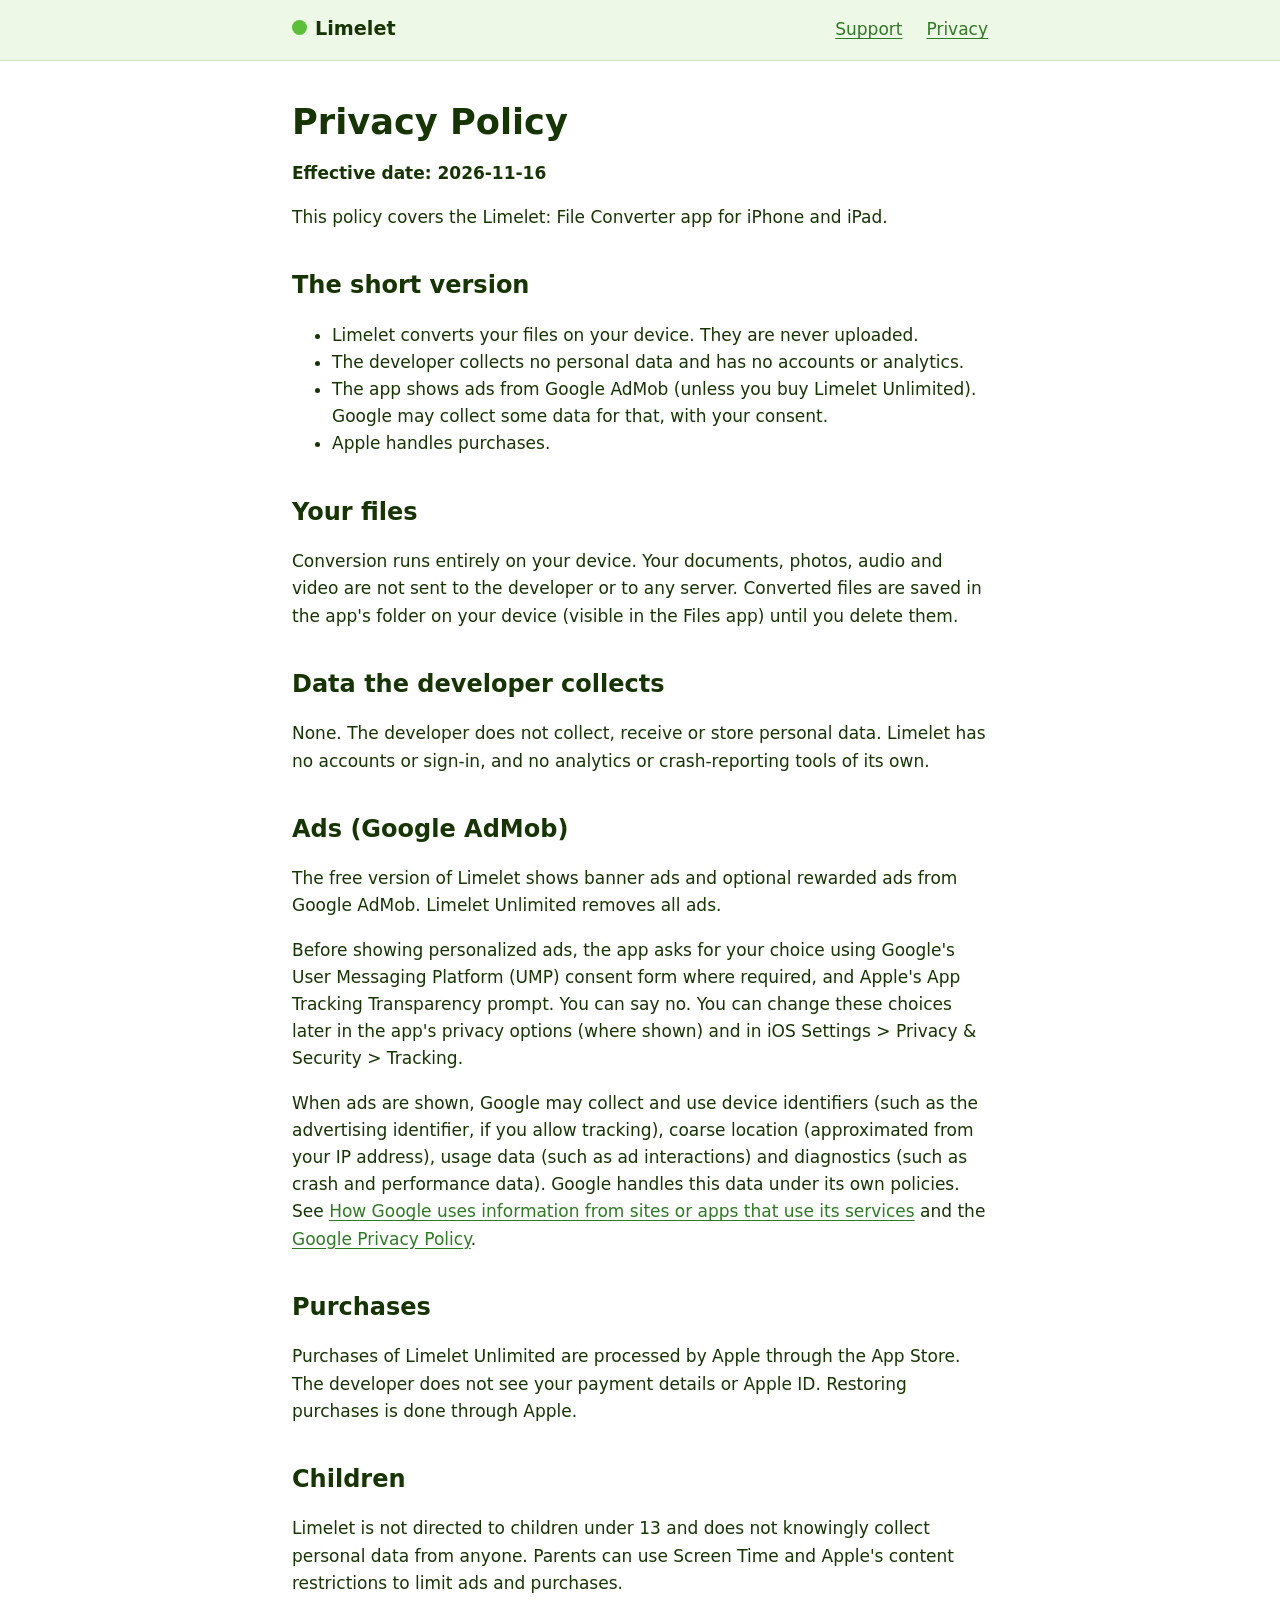
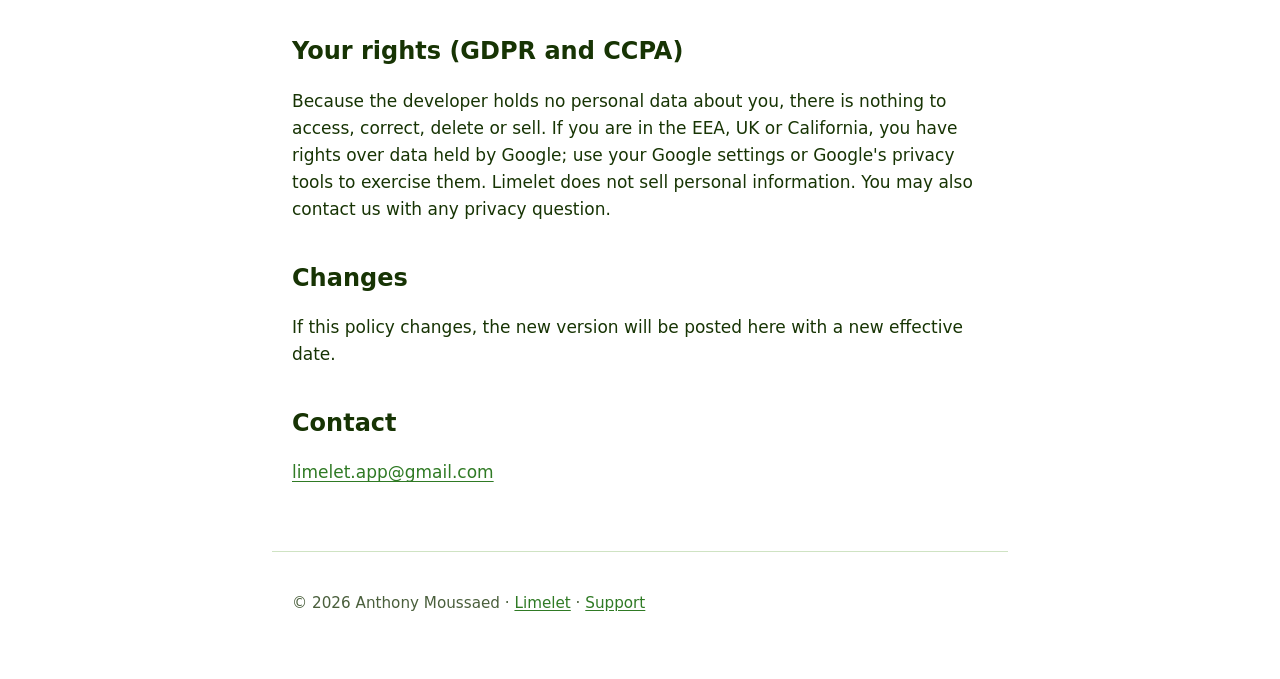
==== limelet/privacy.html @ 41a50954 "Limelet: home, support and privacy pages Co-Authored-By: Claude Opus 5.5 <noreply@anthropic.com>" ====
<!DOCTYPE html>
<html lang="en">
<head>
<meta charset="utf-8">
<meta name="viewport" content="width=device-width, initial-scale=1">
<title>Limelet Privacy Policy</title>
<meta name="description" content="How Limelet handles your data: files stay on your device and the developer collects no personal data.">
<meta name="color-scheme" content="light dark">
<link rel="stylesheet" href="style.css">
</head>
<body>
<a class="skip" href="#main">Skip to content</a>
<header class="site"><nav aria-label="Main">
<a class="brand" href="./"><span class="dot" aria-hidden="true"></span>Limelet</a>
<a href="support.html">Support</a>
<a href="privacy.html" aria-current="page">Privacy</a>
</nav></header>
<main id="main">
<h1>Privacy Policy</h1>
<p><strong>Effective date: 2026-11-16</strong></p>
<p>This policy covers the Limelet: File Converter app for iPhone and iPad.</p>

<h2>The short version</h2>
<ul>
<li>Limelet converts your files on your device. They are never uploaded.</li>
<li>The developer collects no personal data and has no accounts or analytics.</li>
<li>The app shows ads from Google AdMob (unless you buy Limelet Unlimited). Google may collect some data for that, with your consent.</li>
<li>Apple handles purchases.</li>
</ul>

<h2>Your files</h2>
<p>Conversion runs entirely on your device. Your documents, photos, audio and video are not sent to the developer or to any server. Converted files are saved in the app's folder on your device (visible in the Files app) until you delete them.</p>

<h2>Data the developer collects</h2>
<p>None. The developer does not collect, receive or store personal data. Limelet has no accounts or sign-in, and no analytics or crash-reporting tools of its own.</p>

<h2>Ads (Google AdMob)</h2>
<p>The free version of Limelet shows banner ads and optional rewarded ads from Google AdMob. Limelet Unlimited removes all ads.</p>
<p>Before showing personalized ads, the app asks for your choice using Google's User Messaging Platform (UMP) consent form where required, and Apple's App Tracking Transparency prompt. You can say no. You can change these choices later in the app's privacy options (where shown) and in iOS Settings &gt; Privacy &amp; Security &gt; Tracking.</p>
<p>When ads are shown, Google may collect and use device identifiers (such as the advertising identifier, if you allow tracking), coarse location (approximated from your IP address), usage data (such as ad interactions) and diagnostics (such as crash and performance data). Google handles this data under its own policies. See <a href="https://policies.google.com/technologies/partner-sites">How Google uses information from sites or apps that use its services</a> and the <a href="https://policies.google.com/privacy">Google Privacy Policy</a>.</p>

<h2>Purchases</h2>
<p>Purchases of Limelet Unlimited are processed by Apple through the App Store. The developer does not see your payment details or Apple ID. Restoring purchases is done through Apple.</p>

<h2>Children</h2>
<p>Limelet is not directed to children under 13 and does not knowingly collect personal data from anyone. Parents can use Screen Time and Apple's content restrictions to limit ads and purchases.</p>

<h2>Your rights (GDPR and CCPA)</h2>
<p>Because the developer holds no personal data about you, there is nothing to access, correct, delete or sell. If you are in the EEA, UK or California, you have rights over data held by Google; use your Google settings or Google's privacy tools to exercise them. Limelet does not sell personal information. You may also contact us with any privacy question.</p>

<h2>Changes</h2>
<p>If this policy changes, the new version will be posted here with a new effective date.</p>

<h2>Contact</h2>
<p><a href="mailto:limelet.app@gmail.com">limelet.app@gmail.com</a></p>
</main>
<footer><p>&copy; 2026 Anthony Moussaed &middot; <a href="./">Limelet</a> &middot; <a href="support.html">Support</a></p></footer>
</body>
</html>
---- limelet/style.css ----
:root {
  color-scheme: light dark;
  --bg: #ffffff;
  --text: #173404;
  --muted: #4a5f3c;
  --accent: #2F7A24;
  --on-accent: #ffffff;
  --link: #2F7A24;
  --segment: #5BBF3A;
  --pith: #EEF8E6;
  --border: #cfe3c3;
}
@media (prefers-color-scheme: dark) {
  :root {
    --bg: #0f1a0b;
    --text: #e9f5e1;
    --muted: #b3c7a6;
    --link: #7FD35E;
    --segment: #4FAE33;
    --pith: #1E3315;
    --border: #2d4a21;
  }
}
* { box-sizing: border-box; }
html { -webkit-text-size-adjust: 100%; }
body {
  margin: 0;
  background: var(--bg);
  color: var(--text);
  font: 1.0625rem/1.6 -apple-system, BlinkMacSystemFont, "SF Pro Text", system-ui, "Segoe UI", Roboto, sans-serif;
}
a { color: var(--link); text-underline-offset: 0.15em; }
a:focus-visible, summary:focus-visible, .button:focus-visible { outline: 3px solid var(--link); outline-offset: 3px; border-radius: 4px; }
.skip { position: absolute; left: -999px; top: 0; background: var(--accent); color: var(--on-accent); padding: .5rem 1rem; z-index: 10; }
.skip:focus { left: 0; }
header.site { background: var(--pith); border-bottom: 1px solid var(--border); }
header.site nav { max-width: 46rem; margin: 0 auto; padding: .9rem 1.25rem; display: flex; flex-wrap: wrap; gap: .5rem 1.5rem; align-items: center; }
header.site .brand { font-weight: 700; font-size: 1.2rem; color: var(--text); text-decoration: none; margin-right: auto; }
main { max-width: 46rem; margin: 0 auto; padding: 1.5rem 1.25rem 3rem; }
h1 { font-size: 2.2rem; line-height: 1.2; margin: 1rem 0; }
h2 { font-size: 1.5rem; margin: 2.2rem 0 .6rem; }
h3 { font-size: 1.15rem; margin: 1.5rem 0 .4rem; }
.hero { background: var(--pith); border: 1px solid var(--border); border-radius: 1.5rem; padding: 2rem 1.5rem; margin: 1rem 0 2rem; }
.hero p.lead { font-size: 1.25rem; color: var(--muted); margin: 0 0 1.2rem; }
.button { display: inline-block; background: var(--accent); color: var(--on-accent); padding: .75rem 1.4rem; border-radius: .9rem; font-weight: 600; text-decoration: none; }
.dot { display: inline-block; width: .8em; height: .8em; border-radius: 50%; background: var(--segment); margin-right: .4em; }
ul.features { padding-left: 1.2rem; }
details { border: 1px solid var(--border); border-radius: .8rem; padding: .7rem 1rem; margin: .7rem 0; }
summary { cursor: pointer; font-weight: 600; }
details[open] summary { margin-bottom: .5rem; }
pre.license { white-space: pre-wrap; background: var(--pith); border: 1px solid var(--border); border-radius: .8rem; padding: 1rem; font: .9rem/1.5 ui-monospace, Menlo, monospace; overflow-wrap: anywhere; }
footer { max-width: 46rem; margin: 0 auto; padding: 1.5rem 1.25rem 3rem; color: var(--muted); font-size: .95rem; border-top: 1px solid var(--border); }
@media (prefers-reduced-motion: no-preference) { .button { transition: transform .15s ease; } .button:hover { transform: scale(1.03); } }
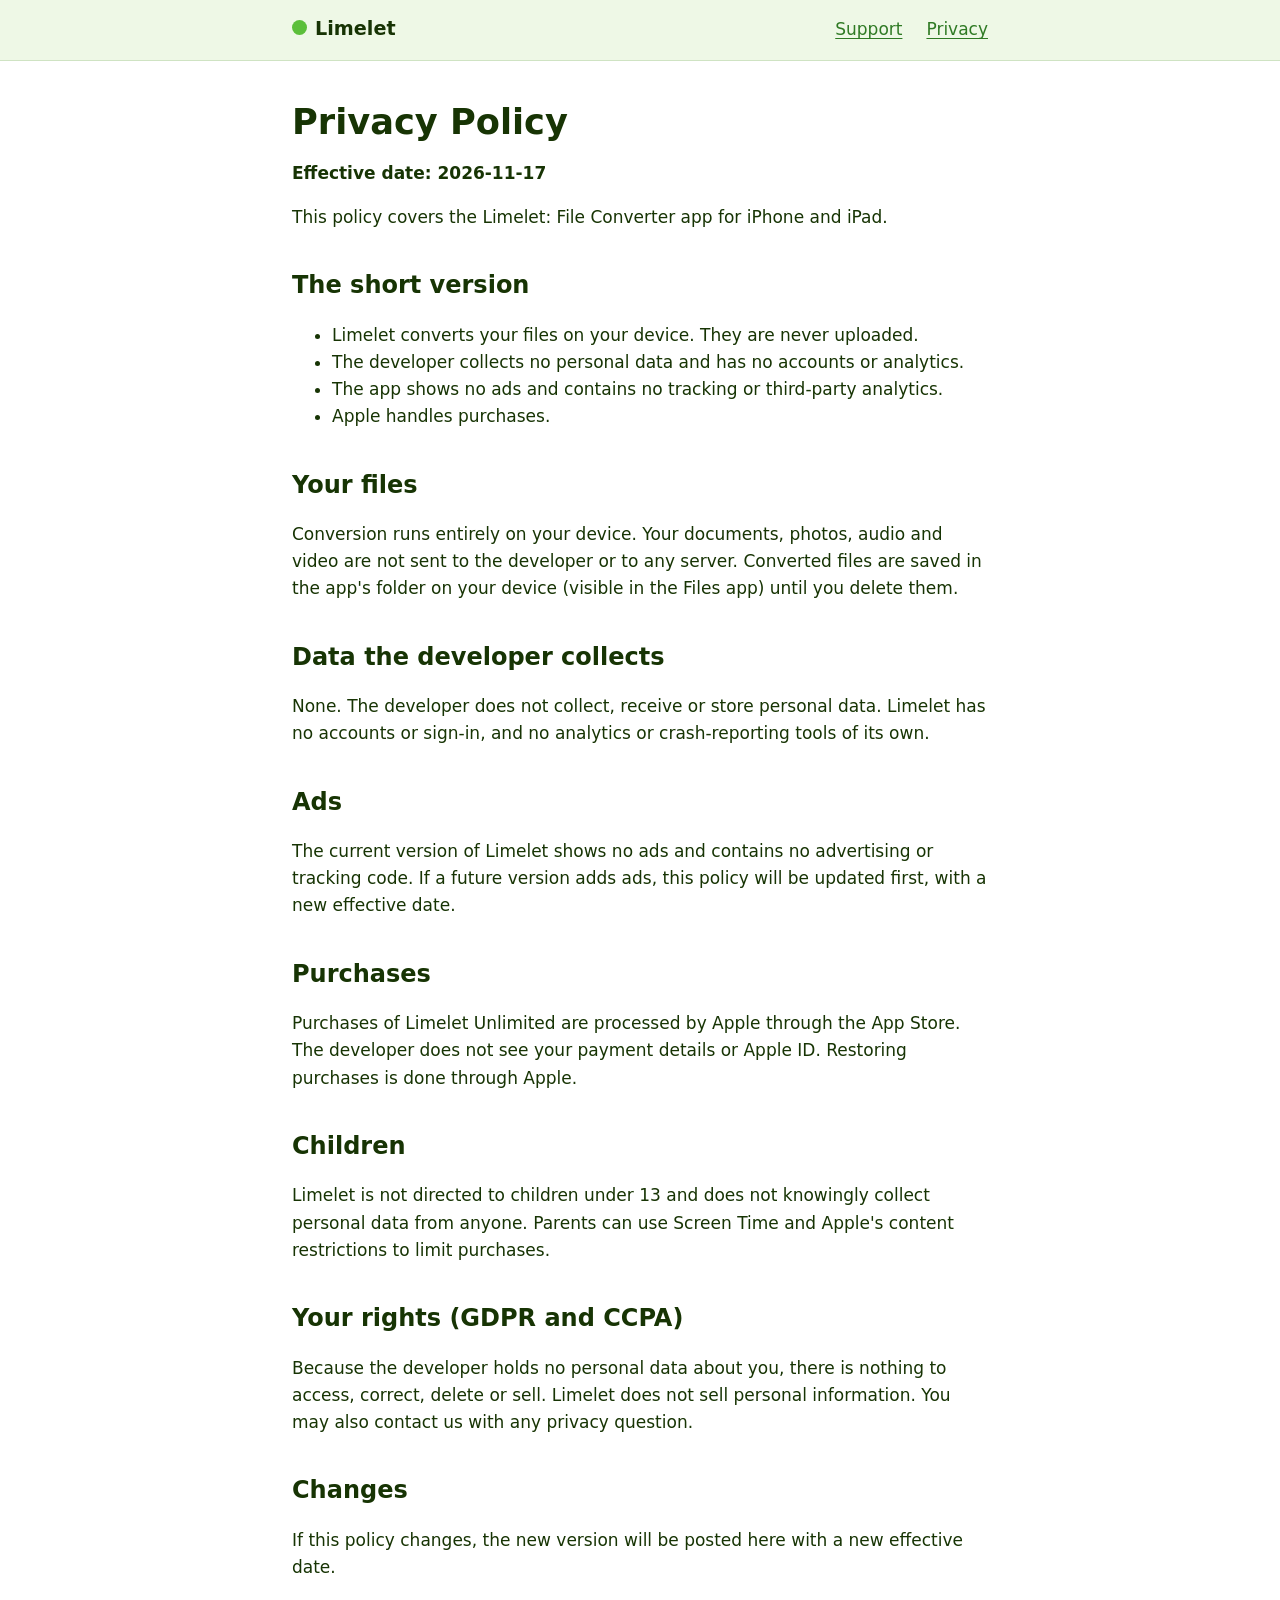
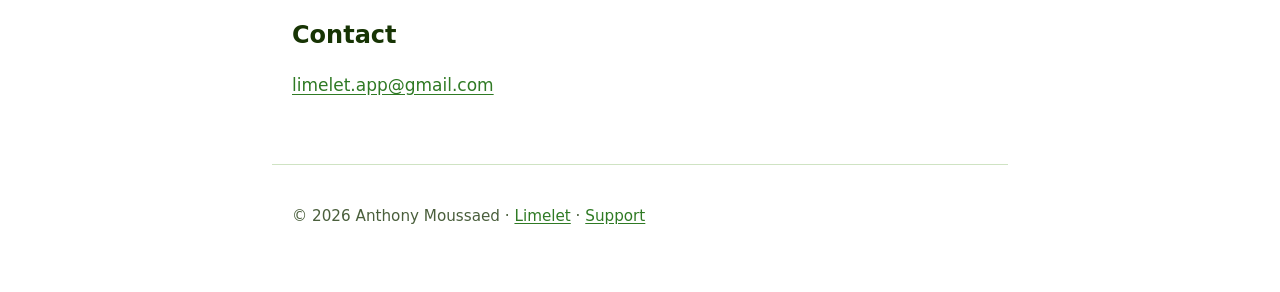
==== commit 1e30067d: "Limelet 1.0 ships without ads: privacy policy, support and home pages updated Co-Authored-By: Claude" ====
--- a/limelet/privacy.html
+++ b/limelet/privacy.html
@@ -17,14 +17,14 @@
 </nav></header>
 <main id="main">
 <h1>Privacy Policy</h1>
-<p><strong>Effective date: 2026-11-16</strong></p>
+<p><strong>Effective date: 2026-11-17</strong></p>
 <p>This policy covers the Limelet: File Converter app for iPhone and iPad.</p>
 
 <h2>The short version</h2>
 <ul>
 <li>Limelet converts your files on your device. They are never uploaded.</li>
 <li>The developer collects no personal data and has no accounts or analytics.</li>
-<li>The app shows ads from Google AdMob (unless you buy Limelet Unlimited). Google may collect some data for that, with your consent.</li>
+<li>The app shows no ads and contains no tracking or third-party analytics.</li>
 <li>Apple handles purchases.</li>
 </ul>
 
@@ -34,19 +34,17 @@
 <h2>Data the developer collects</h2>
 <p>None. The developer does not collect, receive or store personal data. Limelet has no accounts or sign-in, and no analytics or crash-reporting tools of its own.</p>
 
-<h2>Ads (Google AdMob)</h2>
-<p>The free version of Limelet shows banner ads and optional rewarded ads from Google AdMob. Limelet Unlimited removes all ads.</p>
-<p>Before showing personalized ads, the app asks for your choice using Google's User Messaging Platform (UMP) consent form where required, and Apple's App Tracking Transparency prompt. You can say no. You can change these choices later in the app's privacy options (where shown) and in iOS Settings &gt; Privacy &amp; Security &gt; Tracking.</p>
-<p>When ads are shown, Google may collect and use device identifiers (such as the advertising identifier, if you allow tracking), coarse location (approximated from your IP address), usage data (such as ad interactions) and diagnostics (such as crash and performance data). Google handles this data under its own policies. See <a href="https://policies.google.com/technologies/partner-sites">How Google uses information from sites or apps that use its services</a> and the <a href="https://policies.google.com/privacy">Google Privacy Policy</a>.</p>
+<h2>Ads</h2>
+<p>The current version of Limelet shows no ads and contains no advertising or tracking code. If a future version adds ads, this policy will be updated first, with a new effective date.</p>
 
 <h2>Purchases</h2>
 <p>Purchases of Limelet Unlimited are processed by Apple through the App Store. The developer does not see your payment details or Apple ID. Restoring purchases is done through Apple.</p>
 
 <h2>Children</h2>
-<p>Limelet is not directed to children under 13 and does not knowingly collect personal data from anyone. Parents can use Screen Time and Apple's content restrictions to limit ads and purchases.</p>
+<p>Limelet is not directed to children under 13 and does not knowingly collect personal data from anyone. Parents can use Screen Time and Apple's content restrictions to limit purchases.</p>
 
 <h2>Your rights (GDPR and CCPA)</h2>
-<p>Because the developer holds no personal data about you, there is nothing to access, correct, delete or sell. If you are in the EEA, UK or California, you have rights over data held by Google; use your Google settings or Google's privacy tools to exercise them. Limelet does not sell personal information. You may also contact us with any privacy question.</p>
+<p>Because the developer holds no personal data about you, there is nothing to access, correct, delete or sell. Limelet does not sell personal information. You may also contact us with any privacy question.</p>
 
 <h2>Changes</h2>
 <p>If this policy changes, the new version will be posted here with a new effective date.</p>
